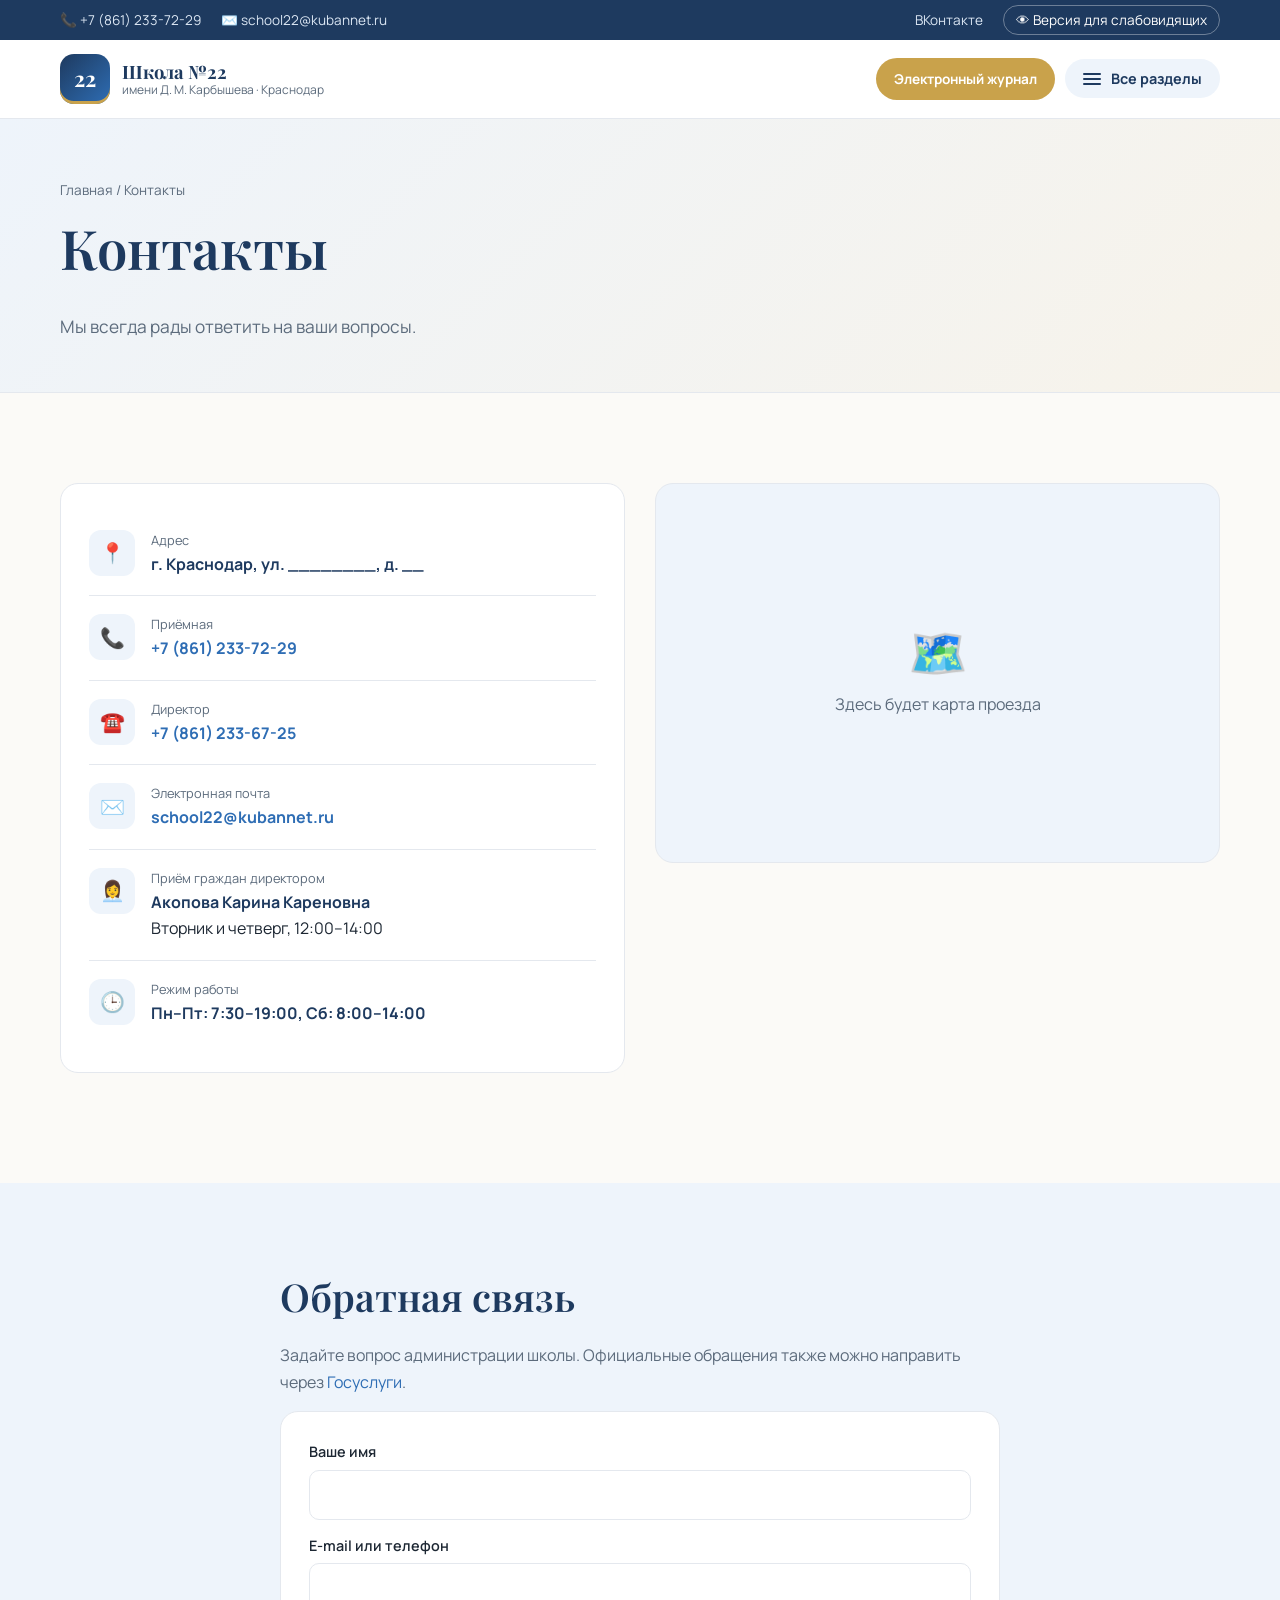
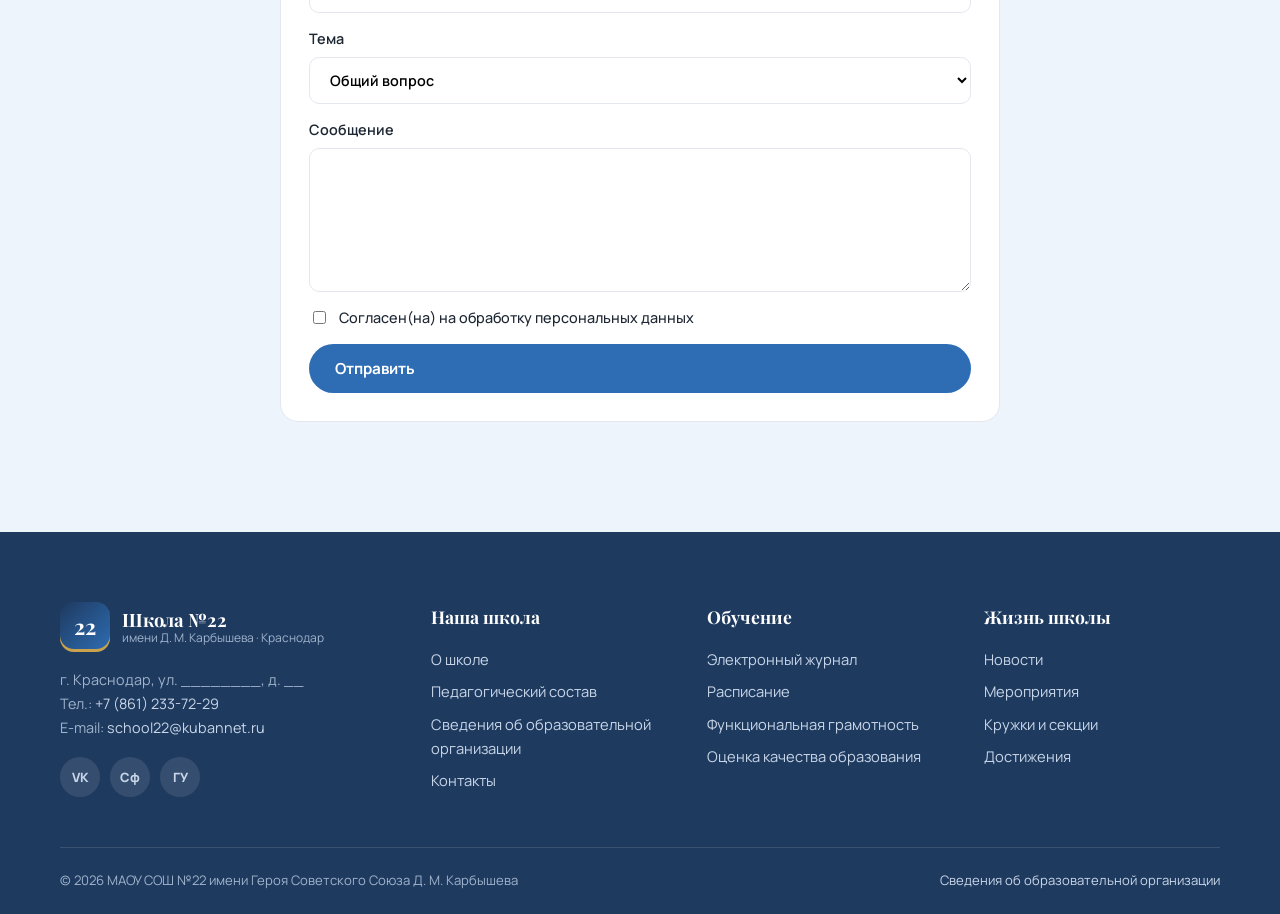
==== contacts.html @ 536f1bcf "Сайт МАОУ СОШ №22 им. Д. М. Карбышева Co-Authored-By: Claude Opus 5.5 <noreply@anthropic.com>" ====
<!DOCTYPE html>
<html lang="ru">
<head>
  <meta charset="UTF-8">
  <meta name="viewport" content="width=device-width, initial-scale=1">
  <title>Контакты — Школа №22</title>
  <link rel="preconnect" href="https://fonts.googleapis.com">
  <link rel="preconnect" href="https://fonts.gstatic.com" crossorigin>
  <link href="https://fonts.googleapis.com/css2?family=Manrope:wght@400;500;600;700;800&family=Playfair+Display:ital,wght@0,500;0,600;0,700;1,500&display=swap" rel="stylesheet">
  <link rel="stylesheet" href="css/style.css">
</head>
<body>
  <div id="site-header"></div>

  <main id="main">
    <section class="page-hero">
      <div class="container">
        <div class="crumbs"><a href="index.html">Главная</a> / Контакты</div>
        <h1>Контакты</h1>
        <p>Мы всегда рады ответить на ваши вопросы.</p>
      </div>
    </section>

    <section class="section">
      <div class="container contact-grid">
        <div class="panel">
          <div class="contact-item"><span class="ico">📍</span><div><small>Адрес</small><b data-school="address"></b></div></div>
          <div class="contact-item"><span class="ico">📞</span><div><small>Приёмная</small><b><a href="tel:+78612337229">+7 (861) 233-72-29</a></b></div></div>
          <div class="contact-item"><span class="ico">☎️</span><div><small>Директор</small><b><a href="tel:+78612336725">+7 (861) 233-67-25</a></b></div></div>
          <div class="contact-item"><span class="ico">✉️</span><div><small>Электронная почта</small><b><a href="mailto:school22@kubannet.ru">school22@kubannet.ru</a></b></div></div>
          <div class="contact-item"><span class="ico">👩‍💼</span><div><small>Приём граждан директором</small><b data-school="director"></b><br><span data-school="directorHours"></span></div></div>
          <div class="contact-item"><span class="ico">🕒</span><div><small>Режим работы</small><b data-school="hours"></b></div></div>
        </div>

        <div>
          <div class="map-box">
            <!-- Вставьте сюда код карты из конструктора Яндекс.Карт: https://yandex.ru/map-constructor/ -->
            <div><div style="font-size:3rem">🗺️</div><p>Здесь будет карта проезда</p></div>
          </div>
        </div>
      </div>
    </section>

    <section class="section section-sky">
      <div class="container" style="max-width:760px">
        <h2>Обратная связь</h2>
        <p style="color:var(--muted)">Задайте вопрос администрации школы. Официальные обращения также можно направить через <a href="https://www.gosuslugi.ru/" target="_blank" rel="noopener">Госуслуги</a>.</p>
        <form class="form panel" data-demo>
          <label>Ваше имя<input type="text" name="name" required></label>
          <label>E-mail или телефон<input type="text" name="contact" required></label>
          <label>Тема
            <select name="topic">
              <option>Общий вопрос</option>
              <option>Приём в школу</option>
              <option>Питание</option>
              <option>Электронный журнал</option>
              <option>Другое</option>
            </select>
          </label>
          <label>Сообщение<textarea name="message" rows="5" required></textarea></label>
          <label style="display:flex;gap:10px;align-items:flex-start;font-weight:500"><input type="checkbox" required style="margin-top:5px"> Согласен(на) на обработку персональных данных</label>
          <button type="submit" class="btn btn-primary">Отправить</button>
          <div class="form-ok">Спасибо! Ваше сообщение принято.</div>
        </form>
      </div>
    </section>
  </main>

  <div id="site-footer"></div>
  <script src="js/data.js"></script>
  <script src="js/main.js"></script>
</body>
</html>
---- css/style.css ----
/* =========================================================
   МАОУ СОШ №22 им. Д. Карбышева — общий стиль сайта
   ========================================================= */

:root {
  --bg: #fbfaf7;
  --surface: #ffffff;
  --sky: #eef4fb;
  --sky-2: #dde9f7;
  --navy: #1e3a5f;
  --blue: #2e6db4;
  --blue-dark: #24578f;
  --gold: #c9a24b;
  --gold-soft: #f6eedb;
  --text: #1d2733;
  --muted: #5c6b7c;
  --line: #e4e8ee;
  --radius: 18px;
  --radius-sm: 10px;
  --shadow: 0 10px 30px rgba(30, 58, 95, .08);
  --shadow-hover: 0 18px 40px rgba(30, 58, 95, .14);
  --container: 1200px;
  --serif: "Playfair Display", Georgia, "Times New Roman", serif;
  --sans: "Manrope", "Segoe UI", Arial, sans-serif;
  --fz: 16px;
}

*, *::before, *::after { box-sizing: border-box; }

html { scroll-behavior: smooth; font-size: var(--fz); }

body {
  margin: 0;
  background: var(--bg);
  color: var(--text);
  font-family: var(--sans);
  line-height: 1.65;
  -webkit-font-smoothing: antialiased;
}

img { max-width: 100%; display: block; }
a { color: var(--blue); text-decoration: none; transition: color .2s; }
a:hover { color: var(--navy); }

h1, h2, h3 { font-family: var(--serif); color: var(--navy); line-height: 1.2; margin: 0 0 .6em; font-weight: 600; }
h1 { font-size: clamp(2rem, 4.5vw, 3.4rem); }
h2 { font-size: clamp(1.6rem, 3vw, 2.4rem); }
h3 { font-size: 1.25rem; }
h4 { margin: 0 0 .4em; font-size: 1.05rem; color: var(--navy); }
p { margin: 0 0 1em; }

.container { width: 100%; max-width: var(--container); margin: 0 auto; padding: 0 20px; }

.skip-link { position: absolute; left: -999px; top: 0; background: var(--navy); color: #fff; padding: 10px 16px; z-index: 1000; }
.skip-link:focus { left: 10px; color: #fff; }

:focus-visible { outline: 3px solid var(--gold); outline-offset: 2px; }

/* ---------- Кнопки ---------- */
.btn {
  display: inline-flex; align-items: center; gap: 8px;
  padding: 12px 24px; border-radius: 999px;
  font-weight: 700; font-size: .95rem; font-family: var(--sans);
  border: 2px solid transparent; cursor: pointer;
  transition: background .2s, color .2s, border-color .2s, transform .2s;
}
.btn:hover { transform: translateY(-2px); }
.btn-primary { background: var(--blue); color: #fff; }
.btn-primary:hover { background: var(--blue-dark); color: #fff; }
.btn-gold { background: var(--gold); color: #fff; }
.btn-gold:hover { background: #b38d3b; color: #fff; }
.btn-outline { border-color: var(--blue); color: var(--blue); background: transparent; }
.btn-outline:hover { background: var(--blue); color: #fff; }
.btn-light { background: #fff; color: var(--navy); }
.btn-light:hover { background: var(--gold-soft); color: var(--navy); }
.btn-sm { padding: 8px 16px; font-size: .85rem; }

/* ---------- Верхняя полоса ---------- */
.topbar { background: var(--navy); color: #dbe6f3; font-size: .85rem; }
.topbar .container { display: flex; justify-content: space-between; align-items: center; gap: 16px; min-height: 40px; flex-wrap: wrap; }
.topbar a { color: #dbe6f3; }
.topbar a:hover { color: #fff; }
.topbar-left, .topbar-right { display: flex; gap: 20px; align-items: center; flex-wrap: wrap; }
.a11y-btn { background: none; border: 1px solid rgba(255,255,255,.35); color: #fff; border-radius: 999px; padding: 3px 12px; cursor: pointer; font: inherit; }
.a11y-btn:hover { background: rgba(255,255,255,.12); }

/* ---------- Шапка ---------- */
.header {
  position: sticky; top: 0; z-index: 100;
  background: rgba(255,255,255,.94);
  backdrop-filter: blur(10px);
  border-bottom: 1px solid var(--line);
}
.header .container { display: flex; align-items: center; justify-content: space-between; gap: 20px; min-height: 78px; }

.logo { display: flex; align-items: center; gap: 12px; color: var(--navy); flex-shrink: 0; white-space: nowrap; }
.logo:hover { color: var(--navy); }
.logo-mark {
  width: 50px; height: 50px; border-radius: 14px; flex-shrink: 0;
  background: linear-gradient(135deg, var(--navy), var(--blue));
  color: #fff; display: grid; place-items: center;
  font-family: var(--serif); font-weight: 700; font-size: 1.35rem;
  box-shadow: inset 0 -3px 0 var(--gold);
}
.logo-text { display: flex; flex-direction: column; line-height: 1.2; }
.logo-text strong { font-family: var(--serif); font-size: 1.15rem; }
.logo-text span { font-size: .75rem; color: var(--muted); }

.nav { display: flex; align-items: center; gap: 4px; }
.nav a {
  color: var(--text); font-weight: 600; font-size: .92rem;
  padding: 8px 12px; border-radius: 999px;
}
.nav a:hover, .nav a.active { background: var(--sky); color: var(--navy); }

.menu-toggle {
  display: inline-flex; align-items: center; gap: 10px;
  background: var(--sky); border: 0; border-radius: 999px;
  padding: 10px 18px; font: 700 .9rem var(--sans); color: var(--navy); cursor: pointer;
}
.menu-toggle:hover { background: var(--sky-2); }
.burger { width: 18px; height: 12px; position: relative; }
.burger span, .burger::before, .burger::after { content: ""; position: absolute; left: 0; width: 100%; height: 2px; background: currentColor; border-radius: 2px; }
.burger::before { top: 0; } .burger span { top: 5px; } .burger::after { top: 10px; }

/* ---------- Полноэкранное меню ---------- */
.mega {
  position: fixed; inset: 0; z-index: 200;
  background: var(--bg);
  overflow-y: auto;
  opacity: 0; visibility: hidden; transform: translateY(-12px);
  transition: opacity .3s, transform .3s, visibility .3s;
}
.mega.open { opacity: 1; visibility: visible; transform: none; }
.mega-head { display: flex; justify-content: space-between; align-items: center; min-height: 78px; border-bottom: 1px solid var(--line); }
.mega-close { background: var(--sky); border: 0; width: 46px; height: 46px; border-radius: 50%; font-size: 1.6rem; color: var(--navy); cursor: pointer; }
.mega-close:hover { background: var(--sky-2); }
.mega-grid { display: grid; grid-template-columns: repeat(auto-fit, minmax(230px, 1fr)); gap: 36px; padding: 40px 0 60px; }
.mega-grid h3 { font-size: 1.1rem; padding-bottom: 10px; border-bottom: 2px solid var(--gold); display: inline-block; }
.mega-grid ul { list-style: none; padding: 0; margin: 0; }
.mega-grid li a { display: block; padding: 6px 0; color: var(--text); font-weight: 500; }
.mega-grid li a:hover { color: var(--blue); padding-left: 6px; transition: padding .2s; }
body.no-scroll { overflow: hidden; }

/* ---------- Главный экран ---------- */
.hero {
  position: relative; overflow: hidden;
  min-height: 640px; display: flex; align-items: center;
  background:
    linear-gradient(100deg, rgba(251,250,247,.97) 0%, rgba(251,250,247,.88) 45%, rgba(238,244,251,.25) 100%),
    url("../img/hero.jpg") center/cover no-repeat,
    linear-gradient(135deg, #eef4fb 0%, #dde9f7 50%, #f6eedb 100%);
}
.hero::after {
  content: ""; position: absolute; right: -120px; top: -120px;
  width: 560px; height: 560px; border-radius: 50%;
  background: radial-gradient(circle, rgba(201,162,75,.22), transparent 65%);
  pointer-events: none;
}
.hero .container { position: relative; z-index: 1; display: grid; grid-template-columns: 1.2fr .8fr; gap: 50px; align-items: center; padding-top: 60px; padding-bottom: 60px; }
.eyebrow {
  display: inline-block; text-transform: uppercase; letter-spacing: .14em;
  font-size: .78rem; font-weight: 800; color: var(--gold); margin-bottom: 14px;
}
.hero h1 span { color: var(--blue); font-style: italic; }
.hero-lead { font-size: 1.15rem; color: var(--muted); max-width: 560px; margin-bottom: 28px; }
.hero-actions { display: flex; gap: 14px; flex-wrap: wrap; }

.hero-card {
  background: var(--surface); border-radius: 24px; padding: 30px;
  box-shadow: var(--shadow); border: 1px solid var(--line);
}
.hero-card h3 { margin-bottom: 18px; }
.quick-list { list-style: none; margin: 0; padding: 0; display: grid; gap: 10px; }
.quick-list a {
  display: flex; align-items: center; gap: 14px;
  padding: 12px 14px; border-radius: 12px; background: var(--bg);
  color: var(--text); font-weight: 600; border: 1px solid transparent;
  transition: border-color .2s, background .2s;
}
.quick-list a:hover { border-color: var(--sky-2); background: var(--sky); color: var(--navy); }
.quick-list .ico { width: 38px; height: 38px; border-radius: 10px; background: var(--sky); display: grid; place-items: center; font-size: 1.15rem; flex-shrink: 0; }

/* ---------- Секции ---------- */
.section { padding: 90px 0; }
.section-alt { background: var(--surface); }
.section-sky { background: var(--sky); }
.section-head { display: flex; justify-content: space-between; align-items: flex-end; gap: 20px; margin-bottom: 40px; flex-wrap: wrap; }
.section-head h2 { margin: 0; }
.section-head p { color: var(--muted); max-width: 560px; margin: 8px 0 0; }

.intro { display: grid; grid-template-columns: 1fr 1fr; gap: 60px; align-items: center; }
.intro-quote {
  font-family: var(--serif); font-size: clamp(1.4rem, 2.4vw, 2rem);
  color: var(--navy); line-height: 1.35; font-style: italic;
  border-left: 4px solid var(--gold); padding-left: 28px; margin: 0;
}
.intro-text { color: var(--muted); font-size: 1.05rem; }

/* ---------- Статистика ---------- */
.stats { display: grid; grid-template-columns: repeat(4, 1fr); gap: 20px; }
.stat {
  background: var(--surface); border-radius: var(--radius); padding: 28px;
  text-align: center; border: 1px solid var(--line);
}
.stat b { display: block; font-family: var(--serif); font-size: 2.6rem; color: var(--blue); line-height: 1.1; }
.stat span { color: var(--muted); font-size: .95rem; }

/* ---------- Плитки разделов ---------- */
.tiles { display: grid; grid-template-columns: repeat(auto-fill, minmax(260px, 1fr)); gap: 22px; }
.tile {
  position: relative; display: flex; flex-direction: column; gap: 10px;
  background: var(--surface); border-radius: var(--radius); padding: 28px;
  border: 1px solid var(--line); color: var(--text);
  transition: transform .25s, box-shadow .25s, border-color .25s;
  overflow: hidden;
}
.tile::after {
  content: "→"; position: absolute; right: 24px; bottom: 22px;
  color: var(--gold); font-size: 1.3rem; transition: transform .25s;
}
.tile:hover { transform: translateY(-6px); box-shadow: var(--shadow-hover); border-color: transparent; color: var(--text); }
.tile:hover::after { transform: translateX(6px); }
.tile-ico { width: 54px; height: 54px; border-radius: 14px; background: var(--sky); display: grid; place-items: center; font-size: 1.6rem; }
.tile h3 { margin: 6px 0 0; font-size: 1.2rem; }
.tile p { color: var(--muted); font-size: .93rem; margin: 0 0 18px; }

/* ---------- Карточки новостей ---------- */
.cards { display: grid; grid-template-columns: repeat(auto-fill, minmax(300px, 1fr)); gap: 26px; }
.card {
  background: var(--surface); border-radius: var(--radius); overflow: hidden;
  border: 1px solid var(--line); display: flex; flex-direction: column;
  transition: transform .25s, box-shadow .25s;
}
.card:hover { transform: translateY(-5px); box-shadow: var(--shadow-hover); }
.card-img {
  aspect-ratio: 16/10; display: grid; place-items: center; font-size: 3rem;
  background: linear-gradient(135deg, var(--sky), var(--gold-soft));
  background-size: cover; background-position: center;
}
.card-body { padding: 22px 24px 26px; display: flex; flex-direction: column; gap: 8px; flex: 1; }
.card-meta { display: flex; gap: 10px; align-items: center; font-size: .82rem; color: var(--muted); flex-wrap: wrap; }
.tag { background: var(--gold-soft); color: #8a6b23; padding: 3px 10px; border-radius: 999px; font-weight: 700; font-size: .75rem; }
.card h3 { font-size: 1.15rem; margin: 4px 0; }
.card p { color: var(--muted); font-size: .93rem; margin: 0; }
.card .more { margin-top: auto; padding-top: 12px; font-weight: 700; font-size: .9rem; }

/* ---------- Мероприятия ---------- */
.events { display: grid; gap: 16px; }
.event {
  display: grid; grid-template-columns: 90px 1fr auto; gap: 24px; align-items: center;
  background: var(--surface); border: 1px solid var(--line); border-radius: var(--radius);
  padding: 20px 24px; transition: box-shadow .25s;
}
.event:hover { box-shadow: var(--shadow); }
.event-date { text-align: center; background: var(--sky); border-radius: 14px; padding: 10px 6px; }
.event-date b { display: block; font-family: var(--serif); font-size: 2rem; color: var(--navy); line-height: 1; }
.event-date span { font-size: .78rem; text-transform: uppercase; color: var(--muted); font-weight: 700; }
.event h3 { font-size: 1.1rem; margin: 0 0 4px; }
.event p { color: var(--muted); margin: 0; font-size: .92rem; }
.event-place { font-size: .85rem; color: var(--muted); white-space: nowrap; }
.event.past { opacity: .6; }

/* ---------- Фильтры / вкладки ---------- */
.chips { display: flex; gap: 10px; flex-wrap: wrap; margin-bottom: 30px; }
.chip {
  border: 1px solid var(--line); background: var(--surface); color: var(--text);
  padding: 8px 18px; border-radius: 999px; cursor: pointer; font: 600 .9rem var(--sans);
  transition: all .2s;
}
.chip:hover { border-color: var(--blue); color: var(--blue); }
.chip.active { background: var(--navy); border-color: var(--navy); color: #fff; }

/* ---------- Баннер-призыв ---------- */
.cta {
  border-radius: 28px; padding: 56px;
  background: linear-gradient(120deg, var(--navy), var(--blue));
  color: #fff; display: grid; grid-template-columns: 1.3fr auto; gap: 30px; align-items: center;
  position: relative; overflow: hidden;
}
.cta::after { content: ""; position: absolute; right: -80px; bottom: -120px; width: 320px; height: 320px; border-radius: 50%; background: rgba(201,162,75,.25); }
.cta h2 { color: #fff; margin-bottom: 10px; }
.cta p { color: #dbe6f3; margin: 0; }
.cta > * { position: relative; z-index: 1; }

/* ---------- Внутренние страницы ---------- */
.page-hero {
  background: linear-gradient(135deg, var(--sky) 0%, #f7f3ea 100%);
  padding: 60px 0 50px; border-bottom: 1px solid var(--line);
}
.page-hero p { color: var(--muted); max-width: 720px; font-size: 1.08rem; margin: 0; }
.crumbs { font-size: .85rem; color: var(--muted); margin-bottom: 14px; }
.crumbs a { color: var(--muted); }
.crumbs a:hover { color: var(--blue); }

.layout { display: grid; grid-template-columns: 260px 1fr; gap: 50px; align-items: start; }
.sidenav { position: sticky; top: 100px; background: var(--surface); border: 1px solid var(--line); border-radius: var(--radius); padding: 14px; }
.sidenav a { display: block; padding: 9px 14px; border-radius: 10px; color: var(--text); font-weight: 600; font-size: .9rem; }
.sidenav a:hover, .sidenav a.active { background: var(--sky); color: var(--navy); }

.content > section { scroll-margin-top: 100px; margin-bottom: 56px; }
.content h2 { font-size: 1.8rem; }
.panel { background: var(--surface); border: 1px solid var(--line); border-radius: var(--radius); padding: 28px; margin-bottom: 20px; }
.panel-sky { background: var(--sky); border-color: var(--sky-2); }
.grid-2 { display: grid; grid-template-columns: repeat(2, 1fr); gap: 20px; }
.grid-3 { display: grid; grid-template-columns: repeat(3, 1fr); gap: 20px; }

.doc-list { list-style: none; padding: 0; margin: 0; display: grid; gap: 10px; }
.doc-list a, .doc-list li > span {
  display: flex; align-items: center; gap: 14px; padding: 14px 18px;
  background: var(--surface); border: 1px solid var(--line); border-radius: 12px; color: var(--text); font-weight: 600;
}
.doc-list a:hover { border-color: var(--blue); color: var(--blue); }
.doc-list .ext { margin-left: auto; font-size: .78rem; color: var(--muted); font-weight: 700; background: var(--sky); padding: 3px 10px; border-radius: 999px; }

.info-table { width: 100%; border-collapse: collapse; background: var(--surface); border-radius: var(--radius-sm); overflow: hidden; }
.info-table th, .info-table td { text-align: left; padding: 13px 16px; border-bottom: 1px solid var(--line); vertical-align: top; }
.info-table th { width: 38%; color: var(--muted); font-weight: 600; background: #fafcfe; }
.info-table tr:last-child th, .info-table tr:last-child td { border-bottom: 0; }
.table-wrap { overflow-x: auto; border: 1px solid var(--line); border-radius: var(--radius-sm); }

.schedule-table { width: 100%; border-collapse: collapse; background: var(--surface); min-width: 640px; }
.schedule-table th, .schedule-table td { padding: 12px 14px; border-bottom: 1px solid var(--line); text-align: left; }
.schedule-table thead th { background: var(--navy); color: #fff; font-weight: 700; font-size: .9rem; }
.schedule-table tbody tr:nth-child(even) { background: #f8fafd; }
.schedule-table td:first-child { font-weight: 700; color: var(--blue); width: 50px; }

/* Аккордеон */
.acc { border: 1px solid var(--line); border-radius: var(--radius-sm); background: var(--surface); margin-bottom: 12px; overflow: hidden; }
.acc summary { cursor: pointer; padding: 18px 22px; font-weight: 700; color: var(--navy); list-style: none; display: flex; justify-content: space-between; align-items: center; gap: 14px; }
.acc summary::-webkit-details-marker { display: none; }
.acc summary::after { content: "+"; font-size: 1.4rem; color: var(--gold); transition: transform .2s; }
.acc[open] summary::after { transform: rotate(45deg); }
.acc .acc-body { padding: 0 22px 20px; color: var(--muted); }

/* Педсостав */
.staff { display: grid; grid-template-columns: repeat(auto-fill, minmax(240px, 1fr)); gap: 22px; }
.person { background: var(--surface); border: 1px solid var(--line); border-radius: var(--radius); overflow: hidden; text-align: center; }
.person-photo { aspect-ratio: 1; background: linear-gradient(135deg, var(--sky), var(--gold-soft)); display: grid; place-items: center; font-family: var(--serif); font-size: 3rem; color: var(--navy); background-size: cover; background-position: center; }
.person-body { padding: 18px; }
.person h4 { margin-bottom: 4px; }
.person p { color: var(--muted); font-size: .88rem; margin: 0; }
.person .tag { display: inline-block; margin-top: 8px; }

.search-input { width: 100%; max-width: 420px; padding: 12px 18px; border: 1px solid var(--line); border-radius: 999px; font: inherit; background: var(--surface); }
.search-input:focus { outline: none; border-color: var(--blue); }

.notice { background: var(--gold-soft); border-left: 4px solid var(--gold); padding: 16px 20px; border-radius: 10px; color: #6d5520; margin-bottom: 24px; font-size: .95rem; }
.empty { text-align: center; color: var(--muted); padding: 40px; }

/* Контакты */
.contact-grid { display: grid; grid-template-columns: 1fr 1fr; gap: 30px; }
.contact-item { display: flex; gap: 16px; align-items: flex-start; padding: 18px 0; border-bottom: 1px solid var(--line); }
.contact-item:last-child { border-bottom: 0; }
.contact-item .ico { width: 46px; height: 46px; border-radius: 12px; background: var(--sky); display: grid; place-items: center; font-size: 1.25rem; flex-shrink: 0; }
.contact-item small { display: block; color: var(--muted); font-size: .8rem; }
.contact-item b { color: var(--navy); }
.map-box { min-height: 380px; border-radius: var(--radius); overflow: hidden; background: var(--sky); display: grid; place-items: center; text-align: center; color: var(--muted); border: 1px solid var(--line); }
.map-box iframe { width: 100%; height: 100%; min-height: 380px; border: 0; }

.form { display: grid; gap: 14px; }
.form label { font-weight: 600; font-size: .9rem; display: grid; gap: 6px; }
.form input, .form textarea, .form select { padding: 12px 16px; border: 1px solid var(--line); border-radius: 10px; font: inherit; background: var(--surface); }
.form input:focus, .form textarea:focus { outline: none; border-color: var(--blue); }
.form-ok { display: none; background: #e7f6ec; color: #23663a; padding: 14px 18px; border-radius: 10px; }

/* ---------- Подвал ---------- */
.footer { background: var(--navy); color: #c8d6e8; padding: 70px 0 0; margin-top: 0; }
.footer a { color: #c8d6e8; }
.footer a:hover { color: #fff; }
.footer-grid { display: grid; grid-template-columns: 1.4fr 1fr 1fr 1fr; gap: 40px; }
.footer h4 { color: #fff; font-family: var(--serif); font-size: 1.1rem; margin-bottom: 16px; }
.footer ul { list-style: none; padding: 0; margin: 0; display: grid; gap: 8px; font-size: .92rem; }
.footer .logo-text strong { color: #fff; }
.footer .logo-text span { color: #9fb3cc; }
.footer-about { font-size: .9rem; margin-top: 16px; color: #9fb3cc; }
.socials { display: flex; gap: 10px; margin-top: 18px; }
.socials a { width: 40px; height: 40px; border-radius: 50%; background: rgba(255,255,255,.1); display: grid; place-items: center; font-weight: 800; font-size: .8rem; }
.socials a:hover { background: var(--gold); color: #fff; }
.footer-bottom { border-top: 1px solid rgba(255,255,255,.12); margin-top: 50px; padding: 22px 0; font-size: .82rem; color: #9fb3cc; display: flex; justify-content: space-between; gap: 16px; flex-wrap: wrap; }

.to-top {
  position: fixed; right: 22px; bottom: 22px; width: 48px; height: 48px; border-radius: 50%;
  background: var(--gold); color: #fff; border: 0; font-size: 1.3rem; cursor: pointer;
  box-shadow: var(--shadow); opacity: 0; visibility: hidden; transition: all .3s; z-index: 90;
}
.to-top.show { opacity: 1; visibility: visible; }

/* Анимация появления */
.reveal { opacity: 0; transform: translateY(24px); transition: opacity .7s ease, transform .7s ease; }
.reveal.visible { opacity: 1; transform: none; }

/* ---------- Версия для слабовидящих ---------- */
html.a11y { --fz: 20px; --bg: #fff; --surface: #fff; --sky: #f1f1f1; --sky-2: #ddd; --text: #000; --muted: #222; --navy: #000; --blue: #0033aa; --line: #000; }
html.a11y * { box-shadow: none !important; text-shadow: none !important; }
html.a11y .hero { background: #fff; }
html.a11y .card-img, html.a11y .person-photo { filter: grayscale(1); }
html.a11y .reveal { opacity: 1; transform: none; }

/* ---------- Адаптив ---------- */
.nav a, .btn, .menu-toggle { white-space: nowrap; }

@media (max-width: 1280px) {
  .nav { display: none; }
}
@media (min-width: 1281px) and (max-width: 1440px) {
  .menu-toggle .label { display: none; }
  .nav a { padding: 8px 10px; }
}
@media (max-width: 1080px) {
  .footer-grid { grid-template-columns: 1fr 1fr; }
}
@media (max-width: 900px) {
  .hero { min-height: auto; }
  .hero .container, .intro, .contact-grid, .layout, .cta { grid-template-columns: 1fr; }
  .stats { grid-template-columns: repeat(2, 1fr); }
  .grid-3 { grid-template-columns: 1fr 1fr; }
  .sidenav { position: static; display: flex; overflow-x: auto; gap: 4px; padding: 8px; }
  .sidenav a { white-space: nowrap; }
  .section { padding: 64px 0; }
  .cta { padding: 36px; }
}
@media (max-width: 600px) {
  .container { padding: 0 16px; }
  .topbar-left .hide-sm { display: none; }
  .logo-text span { display: none; }
  .menu-toggle .label { display: none; }
  .stats, .grid-2, .grid-3, .footer-grid { grid-template-columns: 1fr; }
  .event { grid-template-columns: 70px 1fr; gap: 16px; }
  .event-place { grid-column: 2; white-space: normal; }
  .info-table th { width: auto; display: block; border-bottom: 0; padding-bottom: 0; background: none; }
  .info-table td { display: block; }
  .hero-card { padding: 20px; }
}

@media (prefers-reduced-motion: reduce) {
  * { transition: none !important; scroll-behavior: auto !important; }
  .reveal { opacity: 1; transform: none; }
}
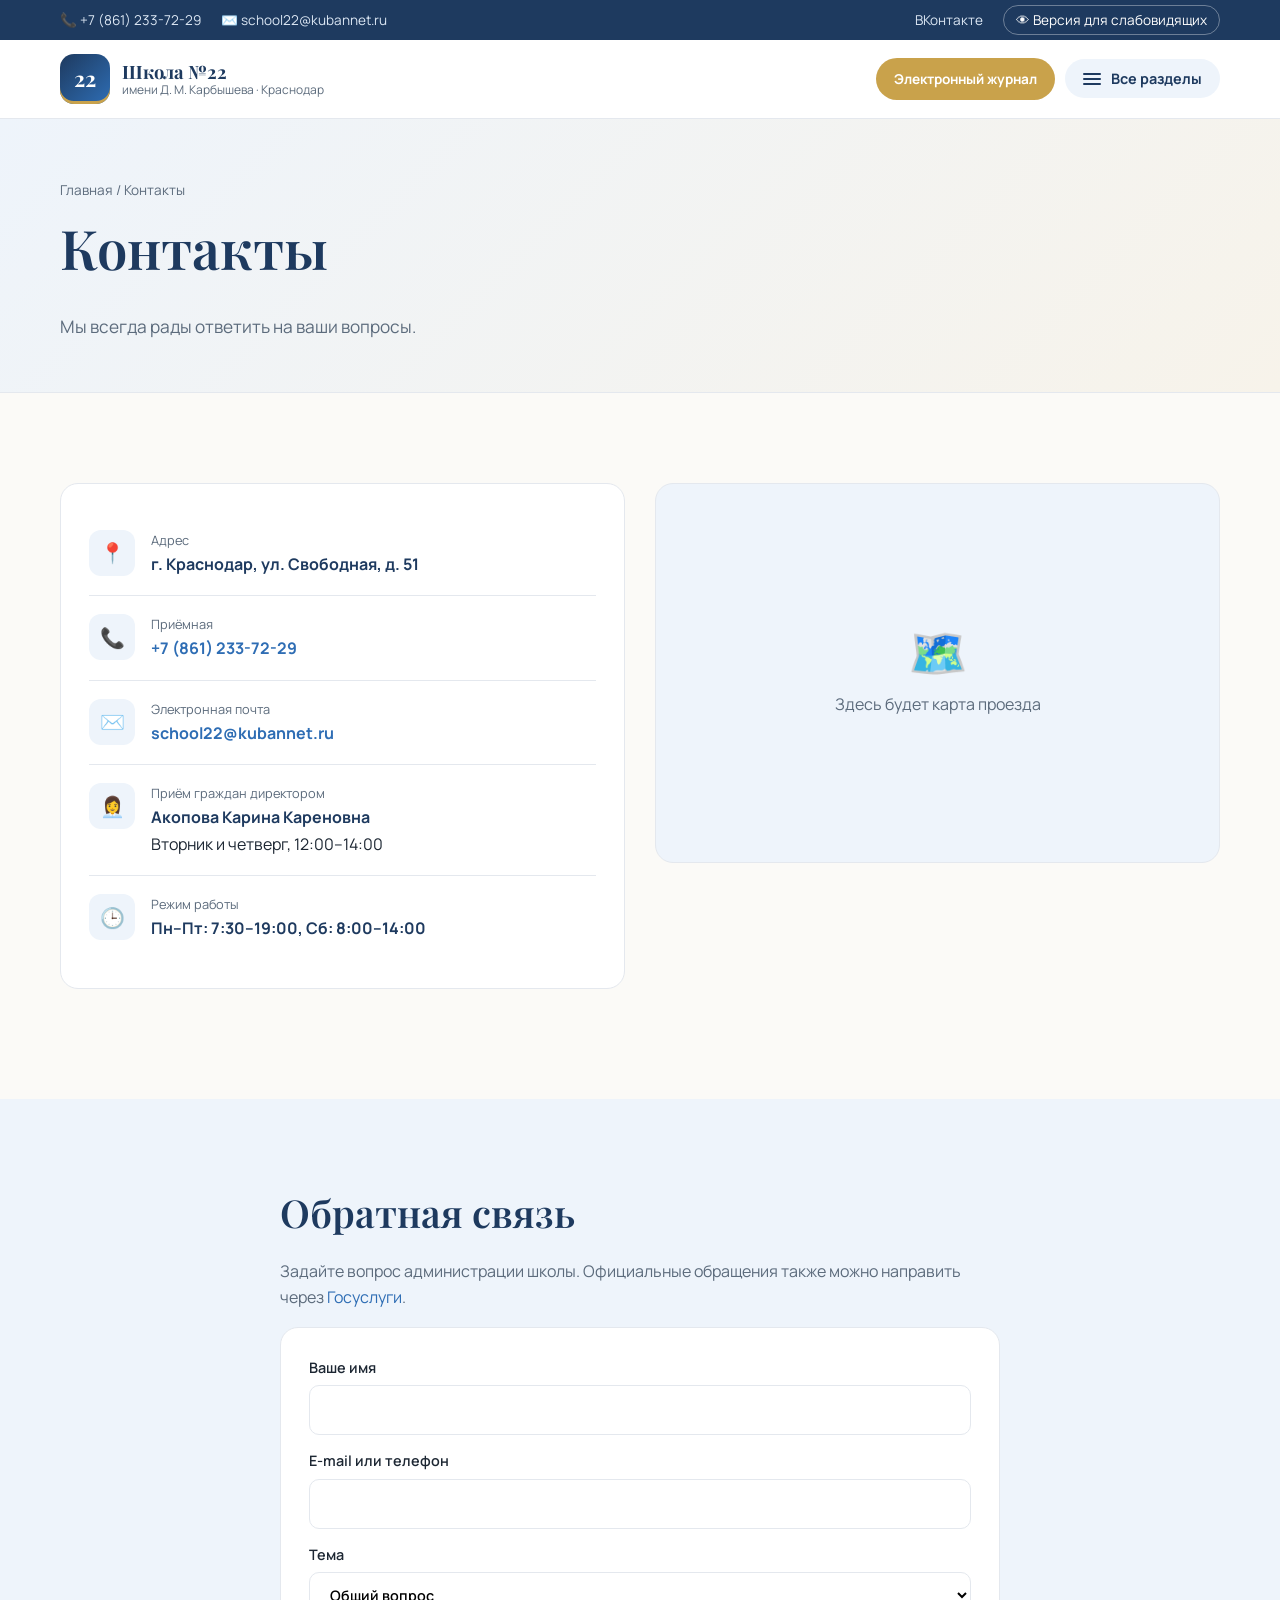
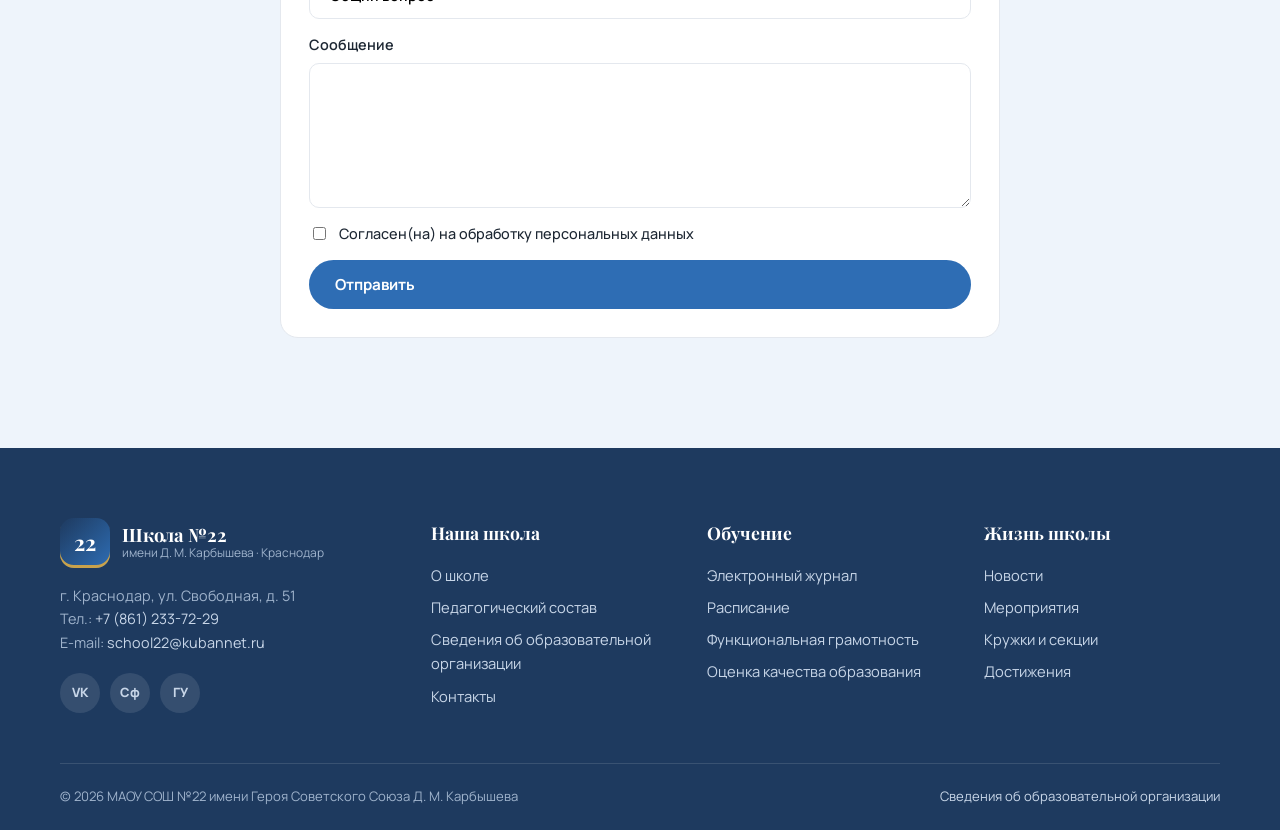
==== commit 82d98b2d: "Адрес школы, убран телефон директора, расписание уроков очищено Co-Authored-By: Claude Opus 5.5 <nor" ====
--- a/contacts.html
+++ b/contacts.html
@@ -26,7 +26,6 @@
         <div class="panel">
           <div class="contact-item"><span class="ico">📍</span><div><small>Адрес</small><b data-school="address"></b></div></div>
           <div class="contact-item"><span class="ico">📞</span><div><small>Приёмная</small><b><a href="tel:+78612337229">+7 (861) 233-72-29</a></b></div></div>
-          <div class="contact-item"><span class="ico">☎️</span><div><small>Директор</small><b><a href="tel:+78612336725">+7 (861) 233-67-25</a></b></div></div>
           <div class="contact-item"><span class="ico">✉️</span><div><small>Электронная почта</small><b><a href="mailto:school22@kubannet.ru">school22@kubannet.ru</a></b></div></div>
           <div class="contact-item"><span class="ico">👩‍💼</span><div><small>Приём граждан директором</small><b data-school="director"></b><br><span data-school="directorHours"></span></div></div>
           <div class="contact-item"><span class="ico">🕒</span><div><small>Режим работы</small><b data-school="hours"></b></div></div>
